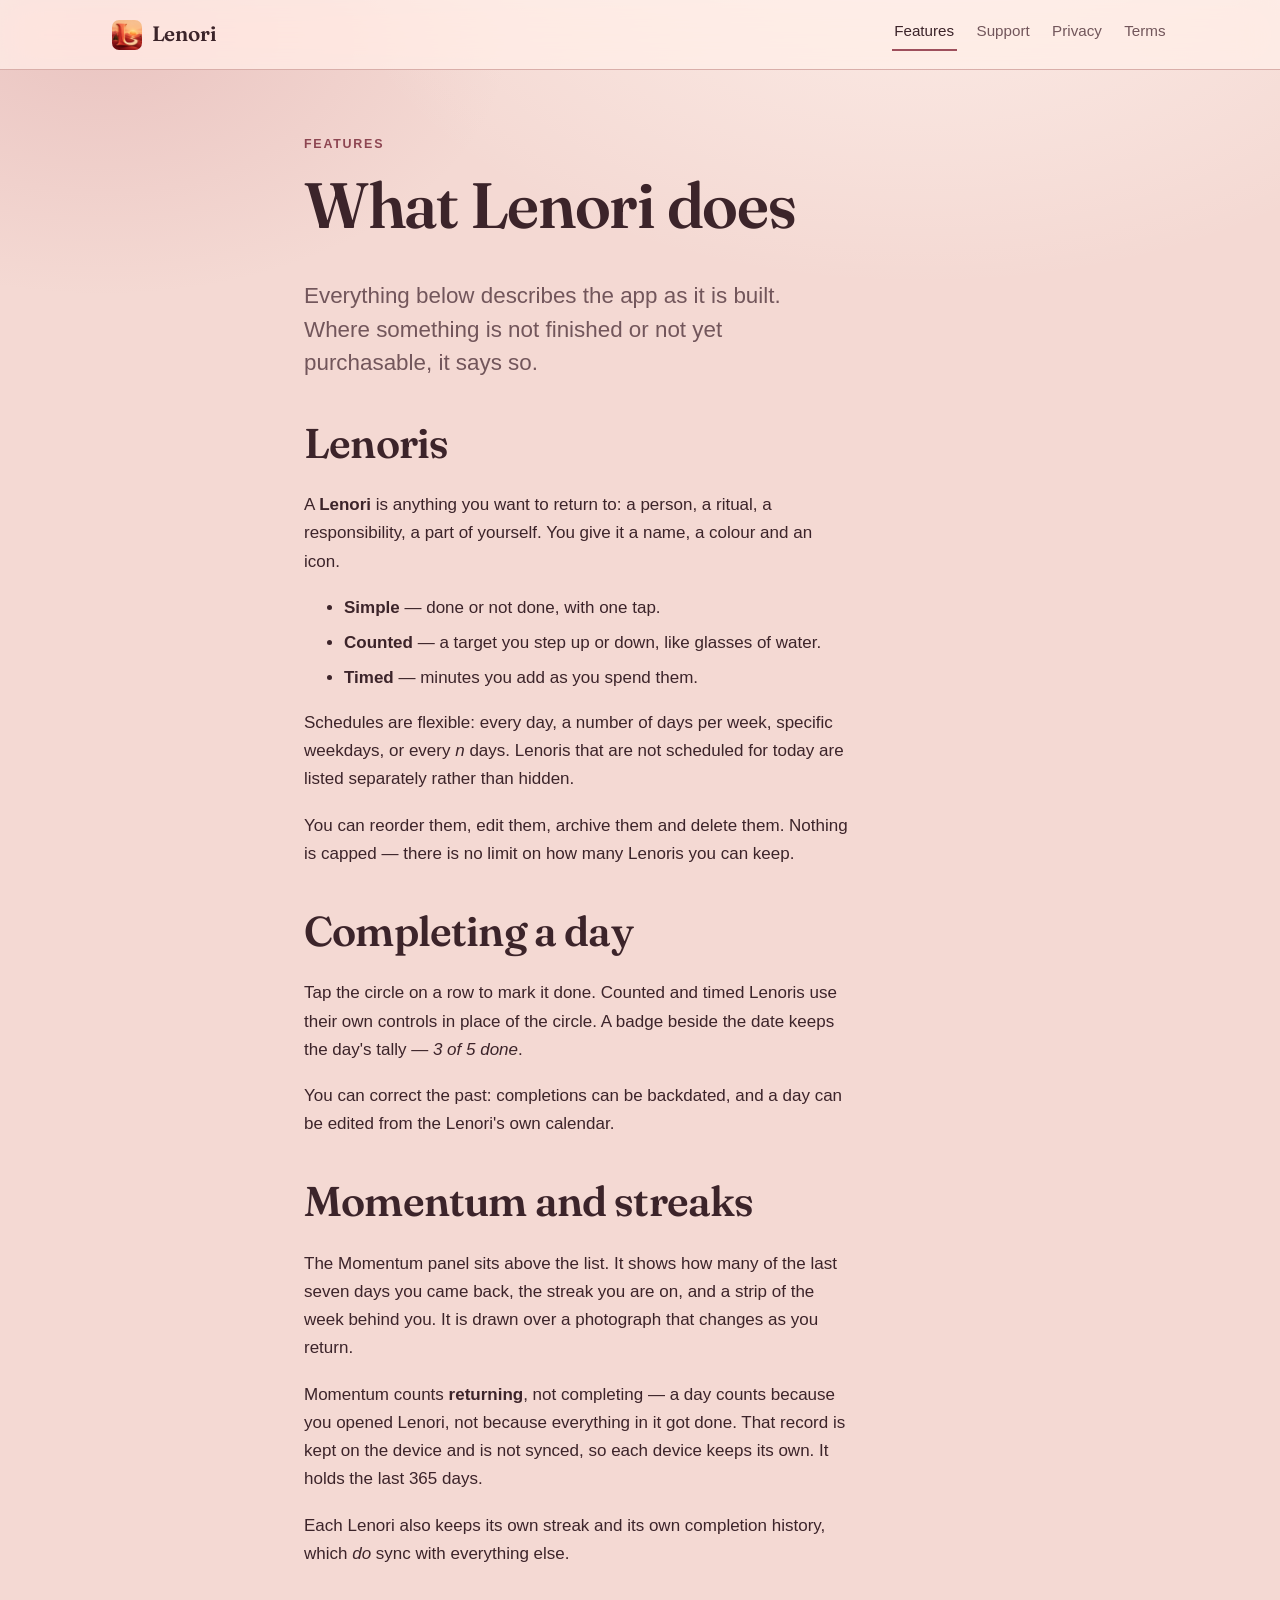
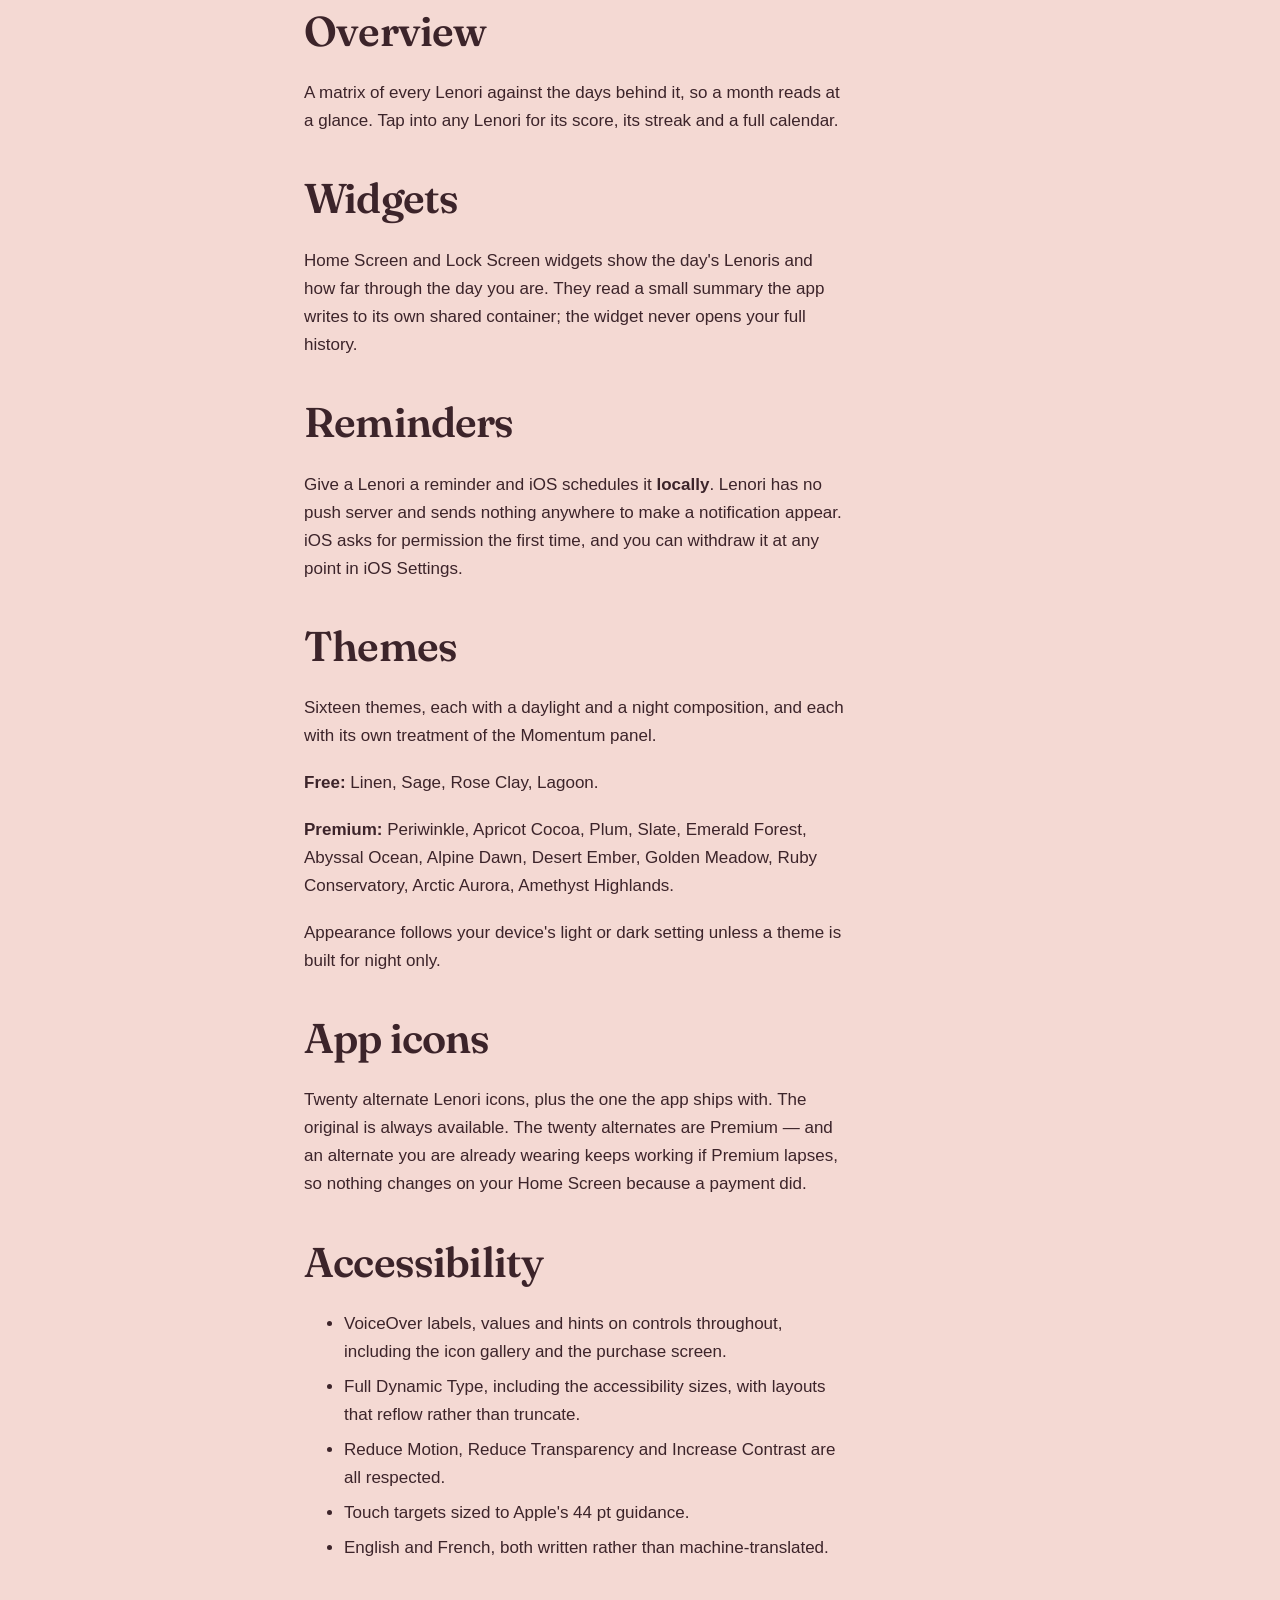
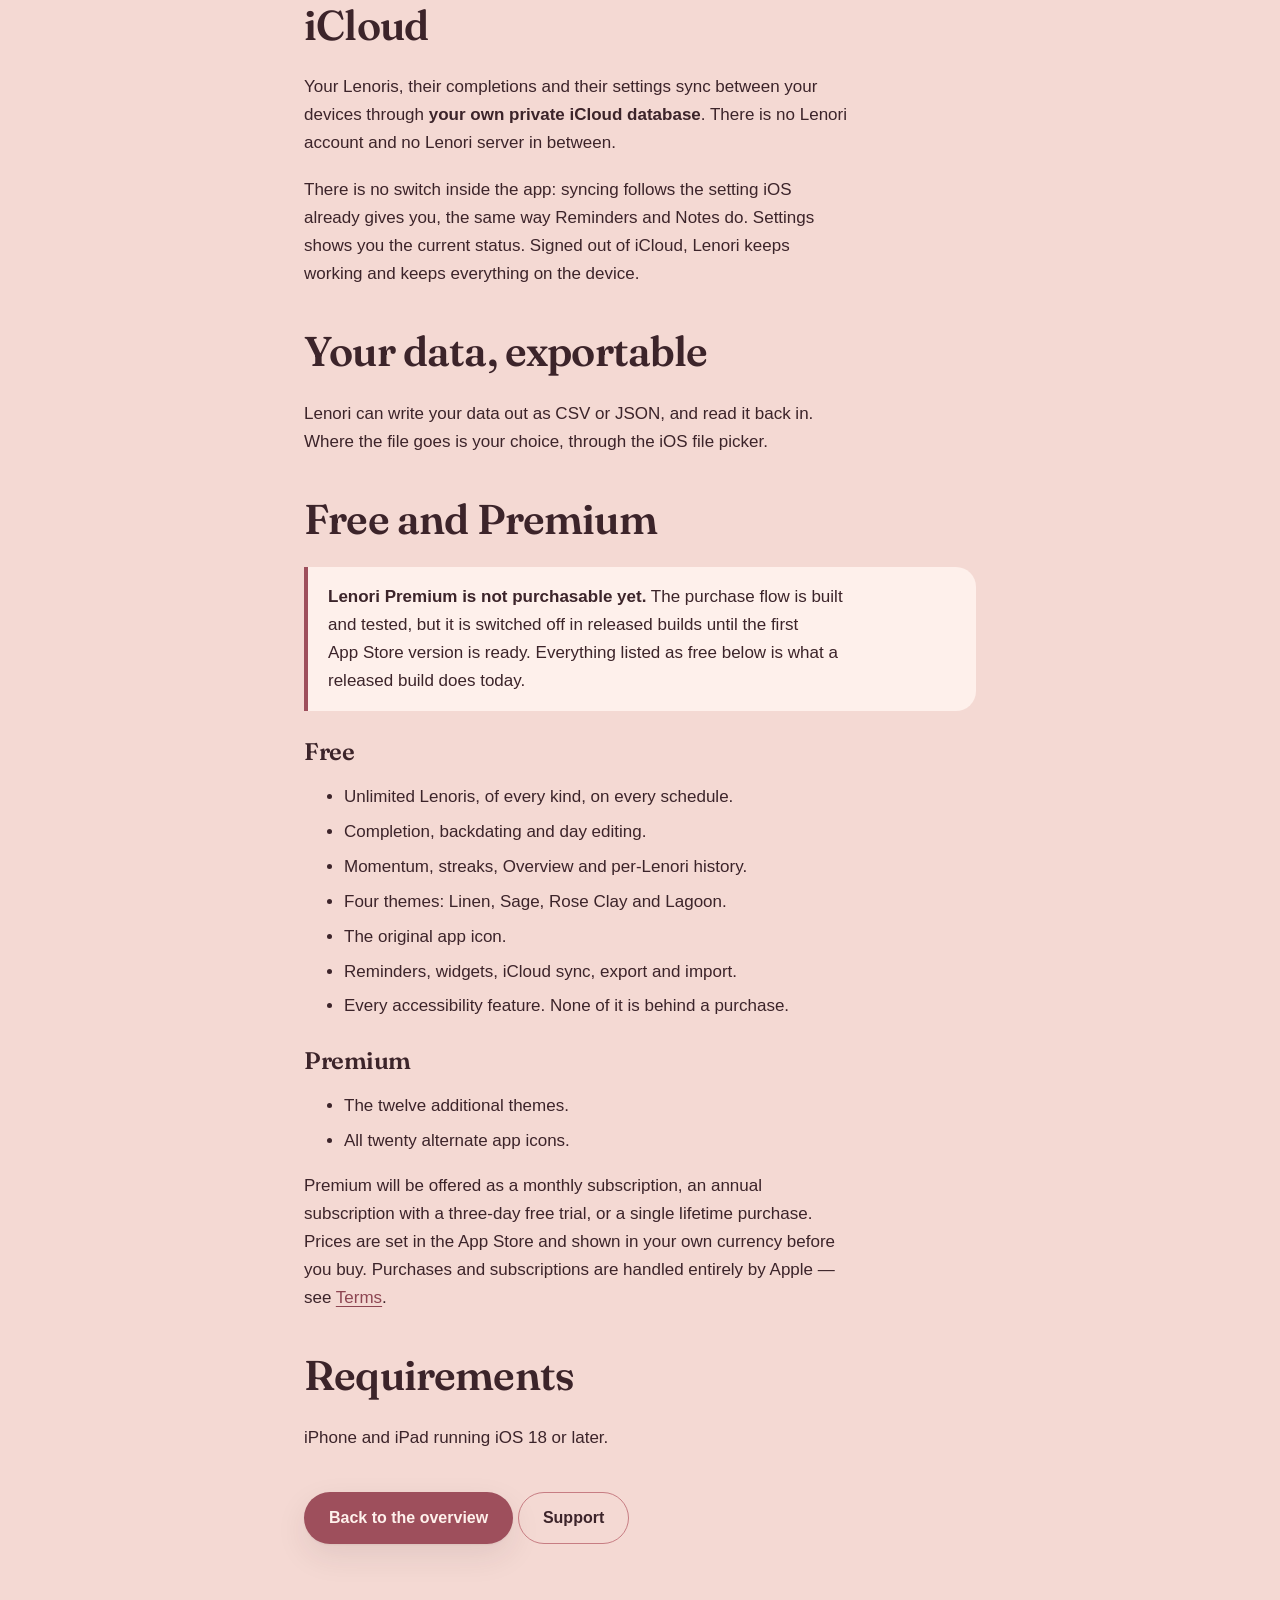
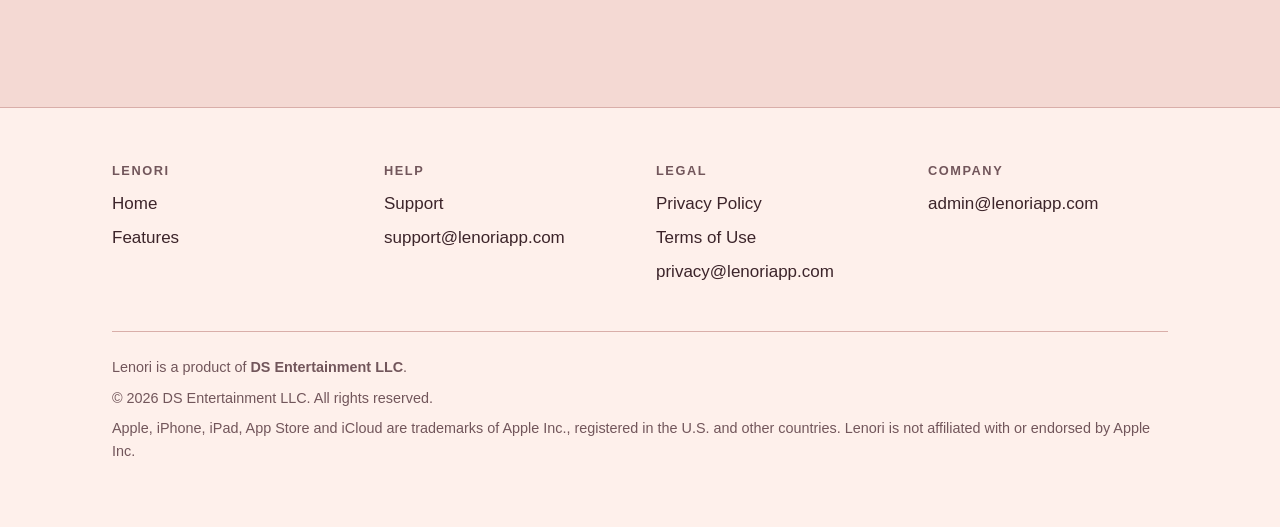
==== features/index.html @ 640e2513 "Lenori website The public site for lenoriapp.com: landing page, features, privacy, support and terms" ====
<!doctype html>
<html lang="en">
<head>
<meta charset="utf-8">
<meta name="viewport" content="width=device-width, initial-scale=1, viewport-fit=cover">
<title>Features — Lenori</title>
<meta name="description" content="What Lenori does: daily Lenoris, completion, momentum, streaks, sixteen themes, twenty app icons, widgets, reminders, iCloud sync and accessibility. Free and Premium, described accurately.">
<link rel="canonical" href="https://lenoriapp.com/features/">
<link rel="stylesheet" href="../styles.css">
<link rel="icon" href="../images/favicon-64.png" sizes="any" type="image/png">
<link rel="apple-touch-icon" href="../images/apple-touch-icon.png">
<meta name="theme-color" content="#f4d9d3" media="(prefers-color-scheme: light)">
<meta name="theme-color" content="#241318" media="(prefers-color-scheme: dark)">
<meta property="og:type" content="website">
<meta property="og:site_name" content="Lenori">
<meta property="og:title" content="Features — Lenori">
<meta property="og:description" content="Daily Lenoris, momentum, streaks, themes, app icons, widgets, iCloud and accessibility — described from the shipping app.">
<meta property="og:url" content="https://lenoriapp.com/features/">
<meta property="og:image" content="https://lenoriapp.com/images/og-card.jpg">
<meta property="og:image:width" content="1200">
<meta property="og:image:height" content="630">
<meta property="og:image:alt" content="The Lenori app icon: a soft letter L over a sunrise landscape.">
<meta name="twitter:card" content="summary_large_image">
</head>
<body>
<a class="skip-link" href="#main">Skip to content</a>

<header class="site-header">
  <div class="wrap site-header__inner">
    <a class="brand" href="/">
      <img src="../images/favicon-64.png" alt="" width="30" height="30">
      Lenori
    </a>
    <nav class="site-nav" aria-label="Primary">
      <ul>
        <li><a href="/features/" aria-current="page">Features</a></li>
        <li><a href="/support/">Support</a></li>
        <li><a href="/privacy/">Privacy</a></li>
        <li><a href="/terms/">Terms</a></li>
      </ul>
    </nav>
  </div>
</header>

<main id="main" class="doc">
  <div class="wrap wrap--narrow">
    <p class="eyebrow">Features</p>
    <h1>What Lenori does</h1>
    <p class="lede">Everything below describes the app as it is built. Where
      something is not finished or not yet purchasable, it says so.</p>

    <h2 id="lenoris">Lenoris</h2>
    <p>A <strong>Lenori</strong> is anything you want to return to: a person, a
      ritual, a responsibility, a part of yourself. You give it a name, a colour
      and an icon.</p>
    <ul>
      <li><strong>Simple</strong> — done or not done, with one tap.</li>
      <li><strong>Counted</strong> — a target you step up or down, like glasses
        of water.</li>
      <li><strong>Timed</strong> — minutes you add as you spend them.</li>
    </ul>
    <p>Schedules are flexible: every day, a number of days per week, specific
      weekdays, or every <em>n</em> days. Lenoris that are not scheduled for
      today are listed separately rather than hidden.</p>
    <p>You can reorder them, edit them, archive them and delete them. Nothing is
      capped — there is no limit on how many Lenoris you can keep.</p>

    <h2 id="completion">Completing a day</h2>
    <p>Tap the circle on a row to mark it done. Counted and timed Lenoris use
      their own controls in place of the circle. A badge beside the date keeps
      the day's tally — <em>3 of 5 done</em>.</p>
    <p>You can correct the past: completions can be backdated, and a day can be
      edited from the Lenori's own calendar.</p>

    <h2 id="momentum">Momentum and streaks</h2>
    <p>The Momentum panel sits above the list. It shows how many of the last
      seven days you came back, the streak you are on, and a strip of the week
      behind you. It is drawn over a photograph that changes as you return.</p>
    <p>Momentum counts <strong>returning</strong>, not completing — a day counts
      because you opened Lenori, not because everything in it got done. That
      record is kept on the device and is not synced, so each device keeps its
      own. It holds the last 365 days.</p>
    <p>Each Lenori also keeps its own streak and its own completion history,
      which <em>do</em> sync with everything else.</p>

    <h2 id="overview">Overview</h2>
    <p>A matrix of every Lenori against the days behind it, so a month reads at
      a glance. Tap into any Lenori for its score, its streak and a full
      calendar.</p>

    <h2 id="widgets">Widgets</h2>
    <p>Home Screen and Lock Screen widgets show the day's Lenoris and how far
      through the day you are. They read a small summary the app writes to its
      own shared container; the widget never opens your full history.</p>

    <h2 id="reminders">Reminders</h2>
    <p>Give a Lenori a reminder and iOS schedules it <strong>locally</strong>.
      Lenori has no push server and sends nothing anywhere to make a
      notification appear. iOS asks for permission the first time, and you can
      withdraw it at any point in iOS Settings.</p>

    <h2 id="themes">Themes</h2>
    <p>Sixteen themes, each with a daylight and a night composition, and each
      with its own treatment of the Momentum panel.</p>
    <p><strong>Free:</strong> Linen, Sage, Rose Clay, Lagoon.</p>
    <p><strong>Premium:</strong> Periwinkle, Apricot Cocoa, Plum, Slate,
      Emerald Forest, Abyssal Ocean, Alpine Dawn, Desert Ember, Golden Meadow,
      Ruby Conservatory, Arctic Aurora, Amethyst Highlands.</p>
    <p>Appearance follows your device's light or dark setting unless a theme is
      built for night only.</p>

    <h2 id="icons">App icons</h2>
    <p>Twenty alternate Lenori icons, plus the one the app ships with. The
      original is always available. The twenty alternates are Premium — and an
      alternate you are already wearing keeps working if Premium lapses, so
      nothing changes on your Home Screen because a payment did.</p>

    <h2 id="accessibility">Accessibility</h2>
    <ul>
      <li>VoiceOver labels, values and hints on controls throughout, including
        the icon gallery and the purchase screen.</li>
      <li>Full Dynamic Type, including the accessibility sizes, with layouts
        that reflow rather than truncate.</li>
      <li>Reduce Motion, Reduce Transparency and Increase Contrast are all
        respected.</li>
      <li>Touch targets sized to Apple's 44&nbsp;pt guidance.</li>
      <li>English and French, both written rather than machine-translated.</li>
    </ul>

    <h2 id="icloud">iCloud</h2>
    <p>Your Lenoris, their completions and their settings sync between your
      devices through <strong>your own private iCloud database</strong>. There
      is no Lenori account and no Lenori server in between.</p>
    <p>There is no switch inside the app: syncing follows the setting iOS
      already gives you, the same way Reminders and Notes do. Settings shows you
      the current status. Signed out of iCloud, Lenori keeps working and keeps
      everything on the device.</p>

    <h2 id="export">Your data, exportable</h2>
    <p>Lenori can write your data out as CSV or JSON, and read it back in. Where
      the file goes is your choice, through the iOS file picker.</p>

    <h2 id="premium">Free and Premium</h2>
    <div class="notice">
      <p><strong>Lenori Premium is not purchasable yet.</strong> The purchase
        flow is built and tested, but it is switched off in released builds
        until the first App&nbsp;Store version is ready. Everything listed as
        free below is what a released build does today.</p>
    </div>

    <h3>Free</h3>
    <ul>
      <li>Unlimited Lenoris, of every kind, on every schedule.</li>
      <li>Completion, backdating and day editing.</li>
      <li>Momentum, streaks, Overview and per-Lenori history.</li>
      <li>Four themes: Linen, Sage, Rose Clay and Lagoon.</li>
      <li>The original app icon.</li>
      <li>Reminders, widgets, iCloud sync, export and import.</li>
      <li>Every accessibility feature. None of it is behind a purchase.</li>
    </ul>

    <h3>Premium</h3>
    <ul>
      <li>The twelve additional themes.</li>
      <li>All twenty alternate app icons.</li>
    </ul>
    <p>Premium will be offered as a monthly subscription, an annual
      subscription with a three-day free trial, or a single lifetime purchase.
      Prices are set in the App&nbsp;Store and shown in your own currency before
      you buy. Purchases and subscriptions are handled entirely by Apple — see
      <a href="/terms/">Terms</a>.</p>

    <h2 id="requirements">Requirements</h2>
    <p>iPhone and iPad running iOS 18 or later.</p>

    <p style="margin-top:2.5rem">
      <a class="btn btn--primary" href="/">Back to the overview</a>
      <a class="btn btn--quiet" href="/support/">Support</a>
    </p>
  </div>
</main>

<footer class="site-footer">
  <div class="wrap">
    <div class="site-footer__grid">
      <div>
        <h2>Lenori</h2>
        <ul>
          <li><a href="/">Home</a></li>
          <li><a href="/features/">Features</a></li>
        </ul>
      </div>
      <div>
        <h2>Help</h2>
        <ul>
          <li><a href="/support/">Support</a></li>
          <li><a href="mailto:support@lenoriapp.com">support@lenoriapp.com</a></li>
        </ul>
      </div>
      <div>
        <h2>Legal</h2>
        <ul>
          <li><a href="/privacy/">Privacy Policy</a></li>
          <li><a href="/terms/">Terms of Use</a></li>
          <li><a href="mailto:privacy@lenoriapp.com">privacy@lenoriapp.com</a></li>
        </ul>
      </div>
      <div>
        <h2>Company</h2>
        <ul>
          <li><a href="mailto:admin@lenoriapp.com">admin@lenoriapp.com</a></li>
        </ul>
      </div>
    </div>
    <div class="site-footer__legal">
      <p>Lenori is a product of <strong>DS Entertainment LLC</strong>.</p>
      <p>© 2026 DS Entertainment LLC. All rights reserved.</p>
      <p>Apple, iPhone, iPad, App Store and iCloud are trademarks of Apple Inc.,
        registered in the U.S. and other countries. Lenori is not affiliated with
        or endorsed by Apple Inc.</p>
    </div>
  </div>
</footer>

</body>
</html>
---- styles.css ----
/*
  Lenori — lenoriapp.com

  The palette is not an approximation. Every token below is taken from
  the Lenori app's own theme definitions: Rose Clay carries the site,
  with Linen, Sage and Lagoon used where a second or third voice is
  needed. If a theme is retuned in the app, retune it here to match.
*/

/* ---------------------------------------------------------------- type */

@font-face {
  font-family: "Fraunces";
  /* The variable font the app itself registers, served from this origin
     rather than from a font CDN: a third-party request would be the one
     piece of tracking on an otherwise quiet site. */
  src: url("fonts/Fraunces.ttf") format("truetype-variations");
  font-weight: 300 900;
  font-style: normal;
  font-display: swap;
}

/* -------------------------------------------------------------- tokens */

:root {
  /* Rose Clay, light — the app's default theme */
  --page: #f4d9d3;
  --card: #fef0eb;
  --sunken: #ebcfc8;
  --divider: #d9aea9;
  --border: #c77d83;
  --ink: #3c242a;
  --ink-secondary: #72565b;
  --accent: #9e4f5c;
  --accent-ink: #fef0eb;
  /*
    The same rose, darkened, for text on a light surface. The app's
    accent is #9e4f5c and it stays that on a filled button, where it is
    the *background*. As a text colour on the page it measures 4.22:1,
    which is under WCAG AA for body size. This clears 4.5 on all three
    light surfaces — page 5.02, card 6.03, sunken 4.57.
  */
  --accent-text: #8d4652;

  /* The other three, for the theme strip and for accents that need to
     be something other than rose. */
  --linen: #dfd8c8;
  --linen-ink: #1f1c16;
  --sage: #b9c6af;
  --sage-ink: #1a2016;
  --sage-accent: #85957e;
  --lagoon: #a8c0bd;
  --lagoon-ink: #101f1e;
  --lagoon-accent: #6e8985;

  --glass: rgb(254 240 235 / 0.72);
  --glass-edge: rgb(255 255 255 / 0.55);
  --shadow: 0 1px 2px rgb(60 36 42 / 0.06), 0 12px 32px rgb(60 36 42 / 0.09);
  --shadow-lift: 0 2px 6px rgb(60 36 42 / 0.08), 0 24px 56px rgb(60 36 42 / 0.14);

  --serif: "Fraunces", ui-serif, "Iowan Old Style", Georgia, "Times New Roman", serif;
  --sans: -apple-system, BlinkMacSystemFont, "SF Pro Text", "Segoe UI", Roboto,
    Helvetica, Arial, sans-serif;

  --measure: 34rem;
  --gutter: clamp(1.25rem, 5vw, 3rem);
  --radius: 20px;
  --radius-lg: 28px;
}

@media (prefers-color-scheme: dark) {
  :root {
    /* Rose Clay, dark — the same theme's night composition. */
    --page: #241318;
    --card: #3a2228;
    --sunken: #2e1a20;
    --divider: #51333a;
    --border: #7c4b54;
    --ink: #f6e7e4;
    --ink-secondary: #c7a9a9;
    --accent: #e9a3ab;
    --accent-ink: #241318;
    /* On the night palette the accent already measures 8.71:1. */
    --accent-text: #e9a3ab;

    --linen: #2a2119;
    --linen-ink: #f3ece0;
    --sage: #1d2a20;
    --sage-ink: #e6efe4;
    --sage-accent: #9bb393;
    --lagoon: #142b2c;
    --lagoon-ink: #e0eeec;
    --lagoon-accent: #8fb3ae;

    --glass: rgb(58 34 40 / 0.66);
    --glass-edge: rgb(255 255 255 / 0.10);
    --shadow: 0 1px 2px rgb(0 0 0 / 0.3), 0 12px 32px rgb(0 0 0 / 0.36);
    --shadow-lift: 0 2px 6px rgb(0 0 0 / 0.34), 0 24px 56px rgb(0 0 0 / 0.46);
  }
}

/* --------------------------------------------------------------- reset */

*, *::before, *::after { box-sizing: border-box; }

html {
  -webkit-text-size-adjust: 100%;
  scroll-behavior: smooth;
}

@media (prefers-reduced-motion: reduce) {
  html { scroll-behavior: auto; }
  *, *::before, *::after {
    animation-duration: 0.001ms !important;
    animation-iteration-count: 1 !important;
    transition-duration: 0.001ms !important;
  }
}

body {
  margin: 0;
  font-family: var(--sans);
  font-size: clamp(1rem, 0.96rem + 0.2vw, 1.0625rem);
  line-height: 1.65;
  color: var(--ink);
  background: var(--page);
  /* A dawn that never quite resolves — the same gradient idea the app's
     page background uses, kept far enough back to stay out of the way
     of text. */
  background-image:
    radial-gradient(60rem 36rem at 72% -8%, rgb(254 240 235 / 0.85), transparent 62%),
    radial-gradient(44rem 28rem at 8% 4%, rgb(199 125 131 / 0.22), transparent 58%);
  background-attachment: fixed;
  -webkit-font-smoothing: antialiased;
}

img { max-width: 100%; height: auto; display: block; }

/* ------------------------------------------------------------- a11y */

:focus-visible {
  outline: 3px solid var(--accent-text);
  outline-offset: 3px;
  border-radius: 6px;
}
/* Only for browsers without :focus-visible — never remove the ring. */
:focus:not(:focus-visible) { outline: none; }

.skip-link {
  position: absolute;
  left: 50%;
  top: 0;
  translate: -50% -120%;
  z-index: 100;
  padding: 0.75rem 1.25rem;
  background: var(--accent);
  color: var(--accent-ink);
  border-radius: 0 0 12px 12px;
  font-weight: 600;
  text-decoration: none;
}
.skip-link:focus { translate: -50% 0; }

.visually-hidden {
  position: absolute;
  width: 1px; height: 1px;
  padding: 0; margin: -1px;
  overflow: hidden;
  clip-path: inset(50%);
  white-space: nowrap;
}

/* ------------------------------------------------------------ layout */

.wrap {
  width: min(72rem, 100%);
  margin-inline: auto;
  padding-inline: var(--gutter);
}
.wrap--narrow { width: min(48rem, 100%); }

section { padding-block: clamp(3rem, 8vw, 6rem); }

/* ------------------------------------------------------------ header */

.site-header {
  position: sticky;
  top: 0;
  z-index: 20;
  background: var(--glass);
  backdrop-filter: saturate(1.6) blur(18px);
  -webkit-backdrop-filter: saturate(1.6) blur(18px);
  border-bottom: 1px solid var(--divider);
}
@supports not (backdrop-filter: blur(1px)) {
  .site-header { background: var(--card); }
}

.site-header__inner {
  display: flex;
  flex-wrap: wrap;
  align-items: center;
  gap: 0.5rem 1.5rem;
  padding-block: 0.7rem;
}

.brand {
  display: inline-flex;
  align-items: center;
  gap: 0.6rem;
  font-family: var(--serif);
  font-size: 1.3rem;
  font-weight: 600;
  letter-spacing: -0.01em;
  color: var(--ink);
  text-decoration: none;
  margin-right: auto;
}
.brand img { width: 30px; height: 30px; border-radius: 7px; }

.site-nav ul {
  display: flex;
  flex-wrap: wrap;
  gap: 0.25rem 1.1rem;
  list-style: none;
  margin: 0;
  padding: 0;
}
.site-nav a {
  display: inline-block;
  padding: 0.4rem 0.15rem;
  color: var(--ink-secondary);
  text-decoration: none;
  font-size: 0.95rem;
  border-bottom: 2px solid transparent;
}
.site-nav a:hover { color: var(--ink); }
.site-nav a[aria-current="page"] {
  color: var(--ink);
  border-bottom-color: var(--accent);
}

/* --------------------------------------------------------- typography */

h1, h2, h3, h4 {
  font-family: var(--serif);
  font-weight: 600;
  line-height: 1.12;
  letter-spacing: -0.02em;
  color: var(--ink);
  text-wrap: balance;
  margin: 0 0 0.6em;
}
h1 { font-size: clamp(2.3rem, 1.6rem + 3.2vw, 4rem); }
h2 { font-size: clamp(1.7rem, 1.3rem + 1.8vw, 2.6rem); }
h3 { font-size: clamp(1.2rem, 1.08rem + 0.6vw, 1.5rem); }
h4 { font-size: 1.05rem; }

p { margin: 0 0 1.1em; max-width: var(--measure); }
.lede {
  font-size: clamp(1.1rem, 1rem + 0.6vw, 1.4rem);
  line-height: 1.5;
  color: var(--ink-secondary);
  max-width: 38rem;
}

a { color: var(--accent-text); text-underline-offset: 0.18em; }
a:hover { color: var(--ink); }

.eyebrow {
  font-family: var(--sans);
  font-size: 0.78rem;
  font-weight: 700;
  letter-spacing: 0.14em;
  text-transform: uppercase;
  color: var(--accent-text);
  margin: 0 0 0.9rem;
}

ul, ol { max-width: var(--measure); }
li { margin-bottom: 0.4em; }

/* ------------------------------------------------------------ buttons */

.btn {
  display: inline-flex;
  align-items: center;
  justify-content: center;
  gap: 0.5rem;
  min-height: 48px;
  padding: 0.75rem 1.5rem;
  border-radius: 999px;
  font-weight: 600;
  font-size: 1rem;
  text-decoration: none;
  border: 1px solid transparent;
  transition: transform 160ms ease, box-shadow 160ms ease, background-color 160ms ease;
}
.btn--primary {
  background: var(--accent);
  color: var(--accent-ink);
  box-shadow: var(--shadow);
}
.btn--primary:hover {
  color: var(--accent-ink);
  transform: translateY(-1px);
  box-shadow: var(--shadow-lift);
}
.btn--quiet {
  background: transparent;
  color: var(--ink);
  border-color: var(--border);
}
.btn--quiet:hover { background: var(--card); color: var(--ink); }

/* -------------------------------------------------------------- cards */

.card {
  background: var(--card);
  border: 1px solid var(--divider);
  border-radius: var(--radius);
  padding: clamp(1.25rem, 3vw, 2rem);
  box-shadow: var(--shadow);
}
.card--glass {
  background: var(--glass);
  backdrop-filter: saturate(1.5) blur(16px);
  -webkit-backdrop-filter: saturate(1.5) blur(16px);
  border-color: var(--glass-edge);
}
.card h3 { margin-top: 0; }
.card p:last-child, .card ul:last-child { margin-bottom: 0; }

.grid {
  display: grid;
  gap: clamp(1rem, 2.5vw, 1.75rem);
  grid-template-columns: repeat(auto-fit, minmax(min(100%, 17rem), 1fr));
}

/* --------------------------------------------------------------- hero */

.hero { padding-block: clamp(3rem, 9vw, 7rem) clamp(2rem, 6vw, 4rem); }
.hero__grid {
  display: grid;
  gap: clamp(2rem, 6vw, 4rem);
  align-items: center;
  grid-template-columns: 1fr;
}
@media (min-width: 60rem) {
  .hero__grid { grid-template-columns: 1.05fr 0.95fr; }
}
.hero h1 { margin-bottom: 0.35em; }

/* ------------------------------------------------------------- device */

/*
  A phone-shaped frame drawn in CSS around a real capture. No vendor
  artwork, no stock mockup — the screenshot inside is the shipping app.
*/
.device {
  position: relative;
  width: min(300px, 76vw);
  margin-inline: auto;
  border-radius: 42px;
  padding: 10px;
  background: linear-gradient(170deg, #5a4046, #2b1a1f);
  box-shadow: var(--shadow-lift);
}
.device img { border-radius: 33px; display: block; }
.device--wide { width: min(560px, 90vw); border-radius: 26px; padding: 12px; }
.device--wide img { border-radius: 16px; }

.device-row {
  display: flex;
  flex-wrap: wrap;
  gap: clamp(1rem, 4vw, 2.5rem);
  justify-content: center;
  align-items: flex-start;
}
.device-row .device { margin-inline: 0; }

figure { margin: 0; }
figcaption {
  margin-top: 0.9rem;
  font-size: 0.9rem;
  color: var(--ink-secondary);
  text-align: center;
  max-width: 24rem;
  margin-inline: auto;
}

/* ------------------------------------------------------- feature rows */

.feature {
  display: grid;
  gap: clamp(1.5rem, 5vw, 3.5rem);
  align-items: center;
  grid-template-columns: 1fr;
  padding-block: clamp(2rem, 5vw, 3.5rem);
}
@media (min-width: 56rem) {
  .feature { grid-template-columns: 1fr 1fr; }
  .feature--flip .feature__media { order: -1; }
}

/* -------------------------------------------------------- theme strip */

.themes {
  display: grid;
  gap: 1rem;
  grid-template-columns: repeat(auto-fit, minmax(min(100%, 11rem), 1fr));
  list-style: none;
  padding: 0;
  margin: 0;
  max-width: none;
}
.theme {
  border-radius: var(--radius);
  padding: 1.25rem;
  border: 1px solid rgb(0 0 0 / 0.08);
  box-shadow: var(--shadow);
}
.theme h3 { font-size: 1.05rem; margin-bottom: 0.25rem; }
.theme p { font-size: 0.88rem; margin: 0; opacity: 0.85; }
.theme--rose { background: #f4d9d3; color: #3c242a; }
.theme--rose h3 { color: #3c242a; }
.theme--linen { background: #dfd8c8; color: #1f1c16; }
.theme--linen h3 { color: #1f1c16; }
.theme--sage { background: #b9c6af; color: #1a2016; }
.theme--sage h3 { color: #1a2016; }
.theme--lagoon { background: #a8c0bd; color: #101f1e; }
.theme--lagoon h3 { color: #101f1e; }

/* --------------------------------------------------------- icon strip */

.icons {
  display: grid;
  gap: 0.9rem;
  grid-template-columns: repeat(auto-fit, minmax(68px, 1fr));
  list-style: none;
  padding: 0;
  margin: 0;
  max-width: none;
}
.icons img {
  width: 100%;
  aspect-ratio: 1;
  border-radius: 22.37%;
  box-shadow: var(--shadow);
  border: 1px solid rgb(0 0 0 / 0.06);
}

/* ------------------------------------------------------------- notice */

.notice {
  border-left: 4px solid var(--accent);
  background: var(--card);
  border-radius: 0 var(--radius) var(--radius) 0;
  padding: 1rem 1.25rem;
  margin: 1.5rem 0;
}
.notice p:last-child { margin-bottom: 0; }
.notice strong { color: var(--ink); }

/* ------------------------------------------------------- download box */

.download {
  text-align: center;
  border-radius: var(--radius-lg);
  padding: clamp(2rem, 6vw, 3.5rem);
}
.download p { margin-inline: auto; }
.badge-soon {
  display: inline-flex;
  align-items: center;
  gap: 0.6rem;
  padding: 0.85rem 1.6rem;
  border-radius: 999px;
  border: 1.5px dashed var(--border);
  color: var(--ink);
  font-weight: 600;
  background: var(--sunken);
}

/* ---------------------------------------------------------------- doc */

/* Long-form legal and support pages. */
.doc { padding-block: clamp(2.5rem, 6vw, 4rem); }
.doc h2 { margin-top: 2.5rem; }
.doc h3 { margin-top: 1.75rem; }
.doc p, .doc li { max-width: var(--measure); }
.doc dl { max-width: var(--measure); }
.doc dt { font-weight: 700; margin-top: 1rem; }
.doc dd { margin: 0.2rem 0 0; color: var(--ink-secondary); }
.doc__meta {
  font-size: 0.92rem;
  color: var(--ink-secondary);
  border-bottom: 1px solid var(--divider);
  padding-bottom: 1.25rem;
  margin-bottom: 2rem;
}

.toc {
  background: var(--sunken);
  border-radius: var(--radius);
  padding: 1.25rem 1.5rem;
  margin-bottom: 2.5rem;
}
.toc h2 { font-size: 1rem; margin: 0 0 0.5rem; font-family: var(--sans); letter-spacing: 0.02em; }
.toc ol { margin: 0; padding-left: 1.2rem; }
.toc li { margin-bottom: 0.2em; }

table {
  width: 100%;
  border-collapse: collapse;
  margin: 1.25rem 0 1.75rem;
  font-size: 0.95rem;
}
.table-scroll { overflow-x: auto; }
th, td {
  text-align: left;
  padding: 0.65rem 0.8rem;
  border-bottom: 1px solid var(--divider);
  vertical-align: top;
}
th { font-weight: 700; color: var(--ink); }
td { color: var(--ink-secondary); }

/* -------------------------------------------------------------- footer */

.site-footer {
  border-top: 1px solid var(--divider);
  background: var(--card);
  padding-block: clamp(2.5rem, 6vw, 3.5rem);
  margin-top: clamp(3rem, 8vw, 5rem);
}
.site-footer__grid {
  display: grid;
  gap: 2rem;
  grid-template-columns: repeat(auto-fit, minmax(min(100%, 14rem), 1fr));
}
.site-footer h2 {
  font-family: var(--sans);
  font-size: 0.8rem;
  letter-spacing: 0.12em;
  text-transform: uppercase;
  color: var(--ink-secondary);
  margin-bottom: 0.75rem;
}
.site-footer ul { list-style: none; padding: 0; margin: 0; }
.site-footer li { margin-bottom: 0.35rem; }
.site-footer a { color: var(--ink); text-decoration: none; }
.site-footer a:hover { text-decoration: underline; }
.site-footer__legal {
  margin-top: 2.5rem;
  padding-top: 1.5rem;
  border-top: 1px solid var(--divider);
  font-size: 0.9rem;
  color: var(--ink-secondary);
}
.site-footer__legal p { max-width: none; margin-bottom: 0.4rem; }

/* --------------------------------------------------------------- 404 */

.notfound {
  min-height: 60vh;
  display: grid;
  place-content: center;
  text-align: center;
}
.notfound ul {
  list-style: none;
  padding: 0;
  display: flex;
  flex-wrap: wrap;
  gap: 1rem;
  justify-content: center;
  margin-inline: auto;
}

/* ------------------------------------------------------ print (legal) */

@media print {
  .site-header, .site-footer__grid, .skip-link { display: none; }
  body { background: #fff; color: #000; }
}
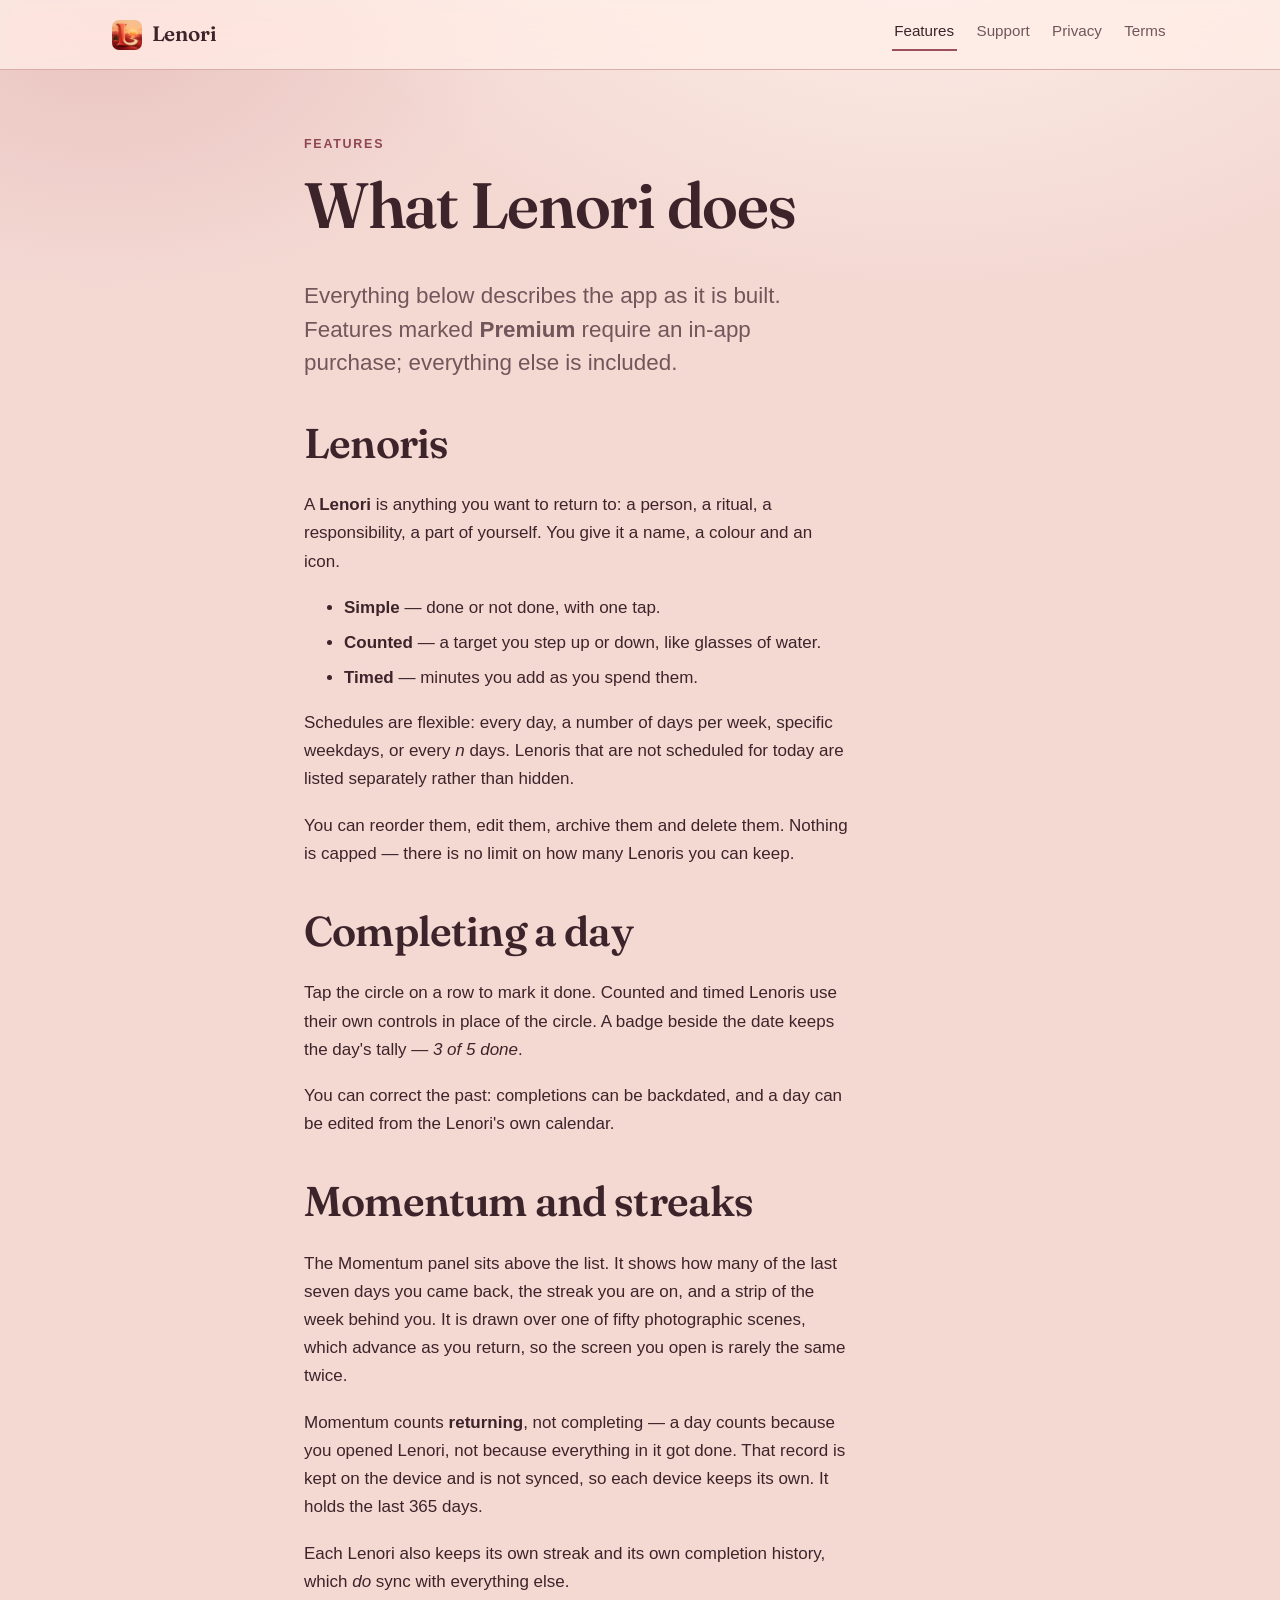
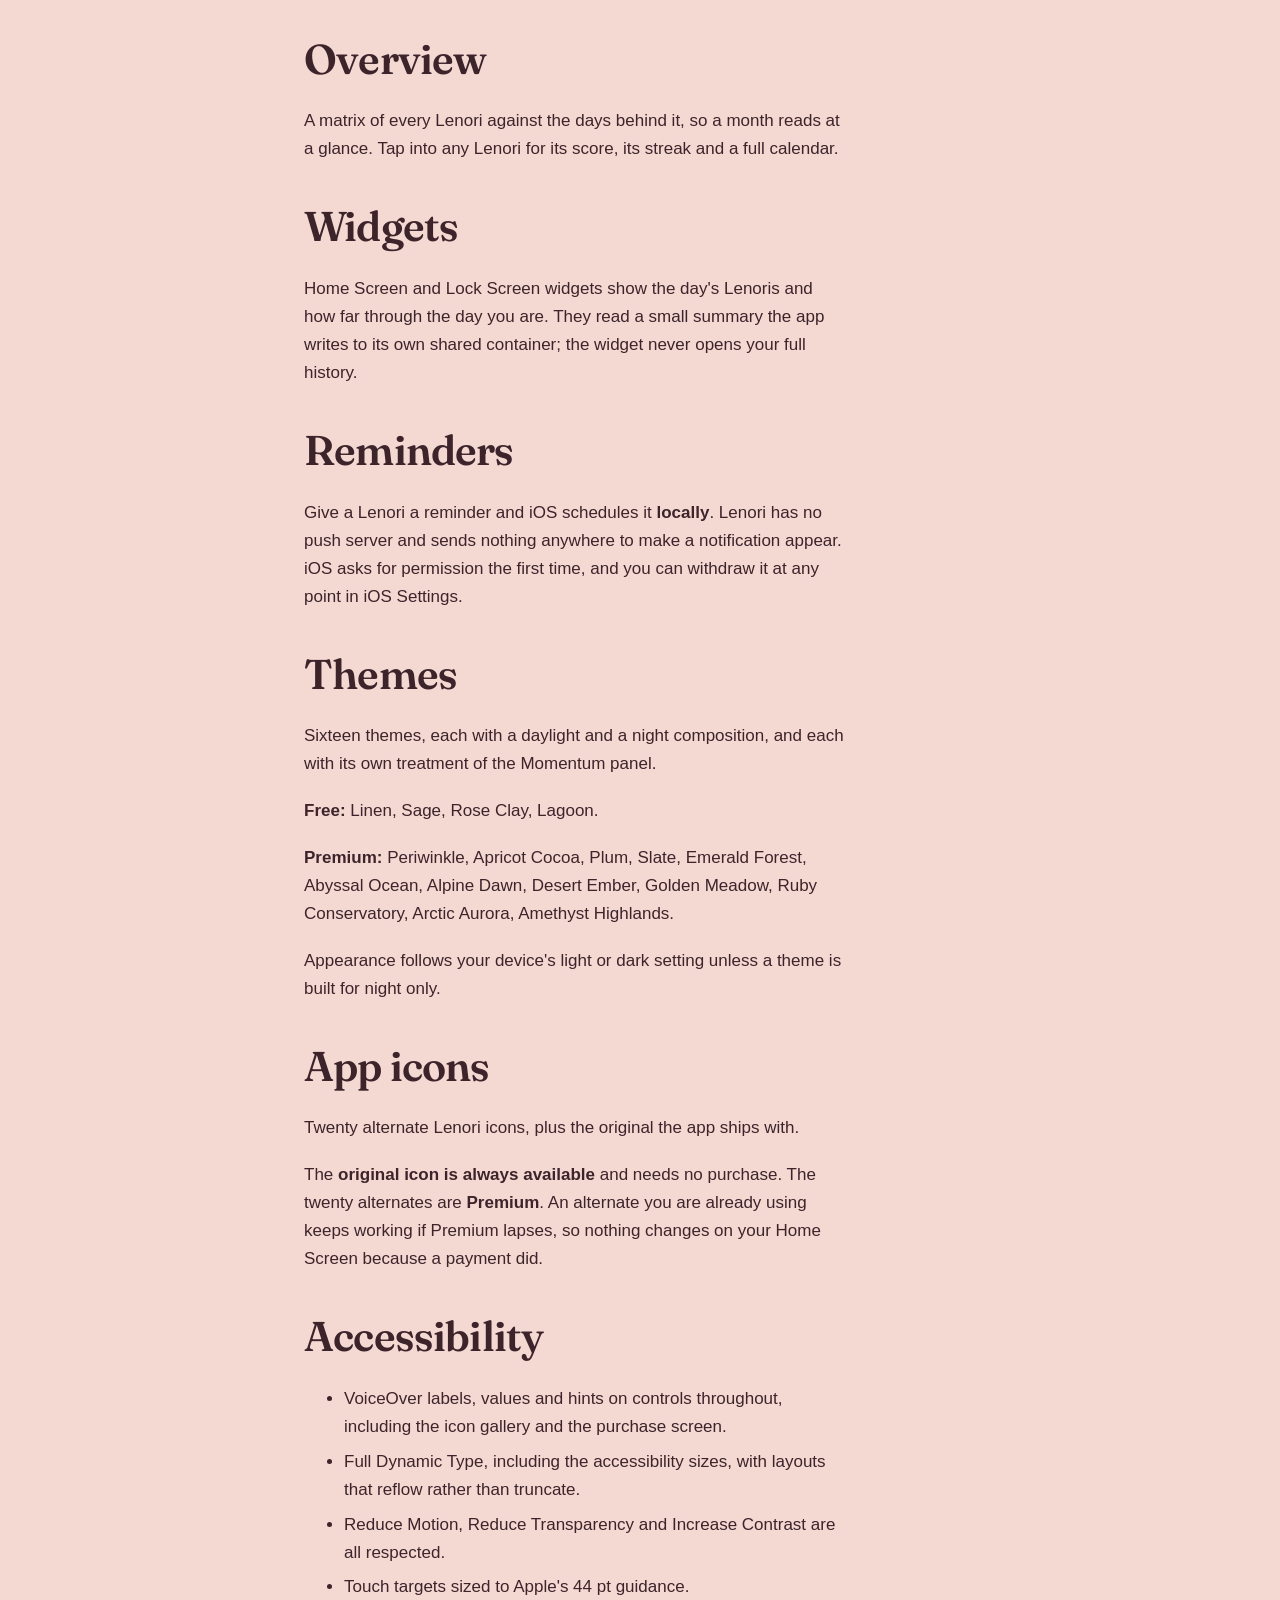
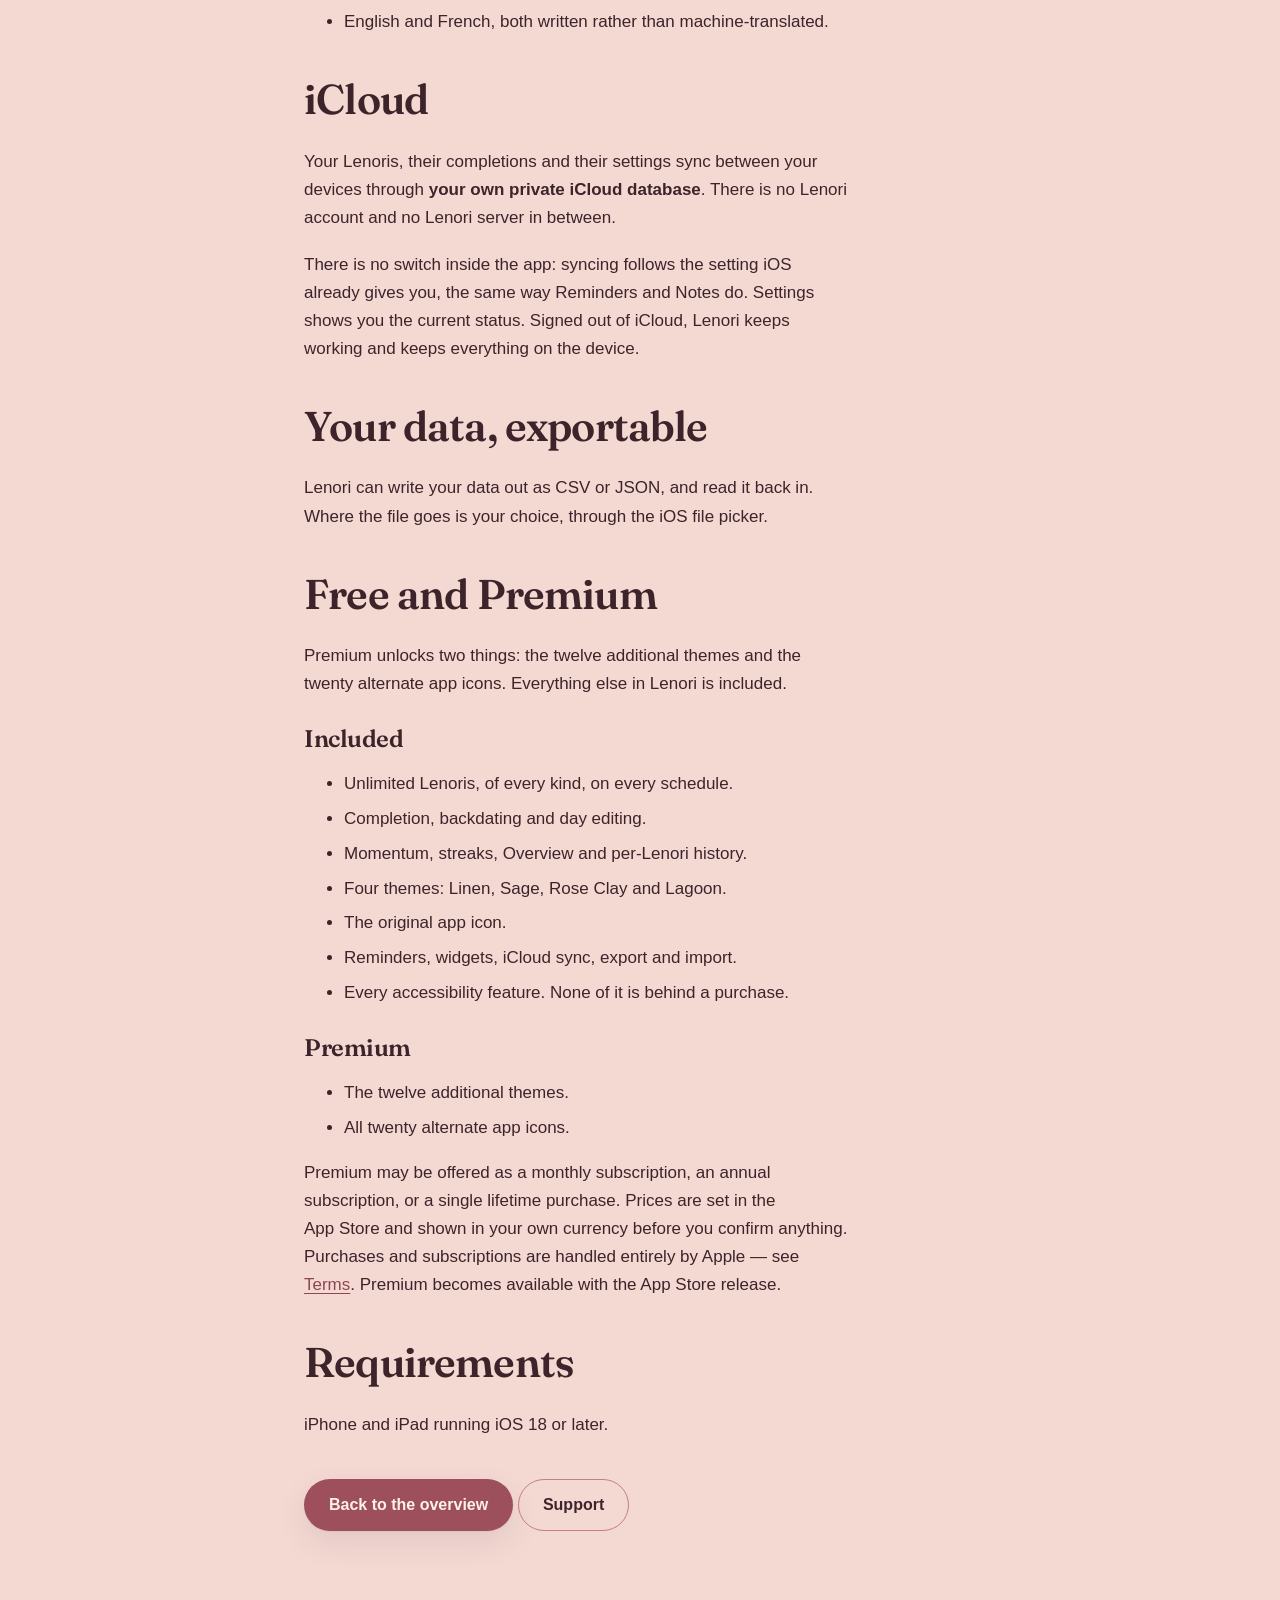
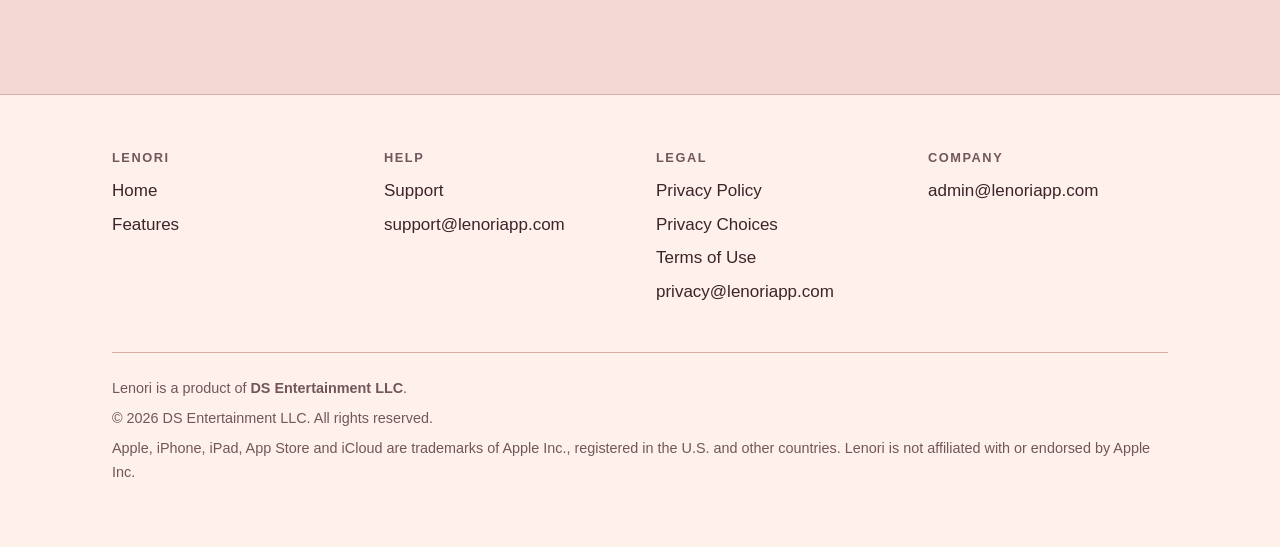
==== commit 1ab68389: "Finish the public legal, support and product pages for launch Removes everything unfinished from the" ====
--- a/features/index.html
+++ b/features/index.html
@@ -20,7 +20,11 @@
 <meta property="og:image:width" content="1200">
 <meta property="og:image:height" content="630">
 <meta property="og:image:alt" content="The Lenori app icon: a soft letter L over a sunrise landscape.">
+<meta property="og:locale" content="en_US">
 <meta name="twitter:card" content="summary_large_image">
+<meta name="twitter:title" content="Features — Lenori">
+<meta name="twitter:description" content="Daily Lenoris, momentum, streaks, themes, app icons, widgets, iCloud and accessibility.">
+<meta name="twitter:image" content="https://lenoriapp.com/images/og-card.jpg">
 </head>
 <body>
 <a class="skip-link" href="#main">Skip to content</a>
@@ -46,8 +50,9 @@
   <div class="wrap wrap--narrow">
     <p class="eyebrow">Features</p>
     <h1>What Lenori does</h1>
-    <p class="lede">Everything below describes the app as it is built. Where
-      something is not finished or not yet purchasable, it says so.</p>
+    <p class="lede">Everything below describes the app as it is built.
+      Features marked <strong>Premium</strong> require an in-app purchase;
+      everything else is included.</p>
 
     <h2 id="lenoris">Lenoris</h2>
     <p>A <strong>Lenori</strong> is anything you want to return to: a person, a
@@ -75,7 +80,9 @@
     <h2 id="momentum">Momentum and streaks</h2>
     <p>The Momentum panel sits above the list. It shows how many of the last
       seven days you came back, the streak you are on, and a strip of the week
-      behind you. It is drawn over a photograph that changes as you return.</p>
+      behind you. It is drawn over one of fifty photographic scenes, which
+      advance as you return, so the screen you open is rarely the same
+      twice.</p>
     <p>Momentum counts <strong>returning</strong>, not completing — a day counts
       because you opened Lenori, not because everything in it got done. That
       record is kept on the device and is not synced, so each device keeps its
@@ -110,9 +117,10 @@
       built for night only.</p>
 
     <h2 id="icons">App icons</h2>
-    <p>Twenty alternate Lenori icons, plus the one the app ships with. The
-      original is always available. The twenty alternates are Premium — and an
-      alternate you are already wearing keeps working if Premium lapses, so
+    <p>Twenty alternate Lenori icons, plus the original the app ships with.</p>
+    <p>The <strong>original icon is always available</strong> and needs no
+      purchase. The twenty alternates are <strong>Premium</strong>. An
+      alternate you are already using keeps working if Premium lapses, so
       nothing changes on your Home Screen because a payment did.</p>
 
     <h2 id="accessibility">Accessibility</h2>
@@ -141,14 +149,10 @@
       the file goes is your choice, through the iOS file picker.</p>
 
     <h2 id="premium">Free and Premium</h2>
-    <div class="notice">
-      <p><strong>Lenori Premium is not purchasable yet.</strong> The purchase
-        flow is built and tested, but it is switched off in released builds
-        until the first App&nbsp;Store version is ready. Everything listed as
-        free below is what a released build does today.</p>
-    </div>
-
-    <h3>Free</h3>
+    <p>Premium unlocks two things: the twelve additional themes and the twenty
+      alternate app icons. Everything else in Lenori is included.</p>
+
+    <h3>Included</h3>
     <ul>
       <li>Unlimited Lenoris, of every kind, on every schedule.</li>
       <li>Completion, backdating and day editing.</li>
@@ -164,11 +168,12 @@
       <li>The twelve additional themes.</li>
       <li>All twenty alternate app icons.</li>
     </ul>
-    <p>Premium will be offered as a monthly subscription, an annual
-      subscription with a three-day free trial, or a single lifetime purchase.
-      Prices are set in the App&nbsp;Store and shown in your own currency before
-      you buy. Purchases and subscriptions are handled entirely by Apple — see
-      <a href="/terms/">Terms</a>.</p>
+    <p>Premium may be offered as a monthly subscription, an annual
+      subscription, or a single lifetime purchase. Prices are set in the
+      App&nbsp;Store and shown in your own currency before you confirm
+      anything. Purchases and subscriptions are handled entirely by Apple —
+      see <a href="/terms/">Terms</a>. Premium becomes available with the
+      App&nbsp;Store release.</p>
 
     <h2 id="requirements">Requirements</h2>
     <p>iPhone and iPad running iOS 18 or later.</p>
@@ -201,6 +206,7 @@
         <h2>Legal</h2>
         <ul>
           <li><a href="/privacy/">Privacy Policy</a></li>
+          <li><a href="/privacy/#choices">Privacy Choices</a></li>
           <li><a href="/terms/">Terms of Use</a></li>
           <li><a href="mailto:privacy@lenoriapp.com">privacy@lenoriapp.com</a></li>
         </ul>
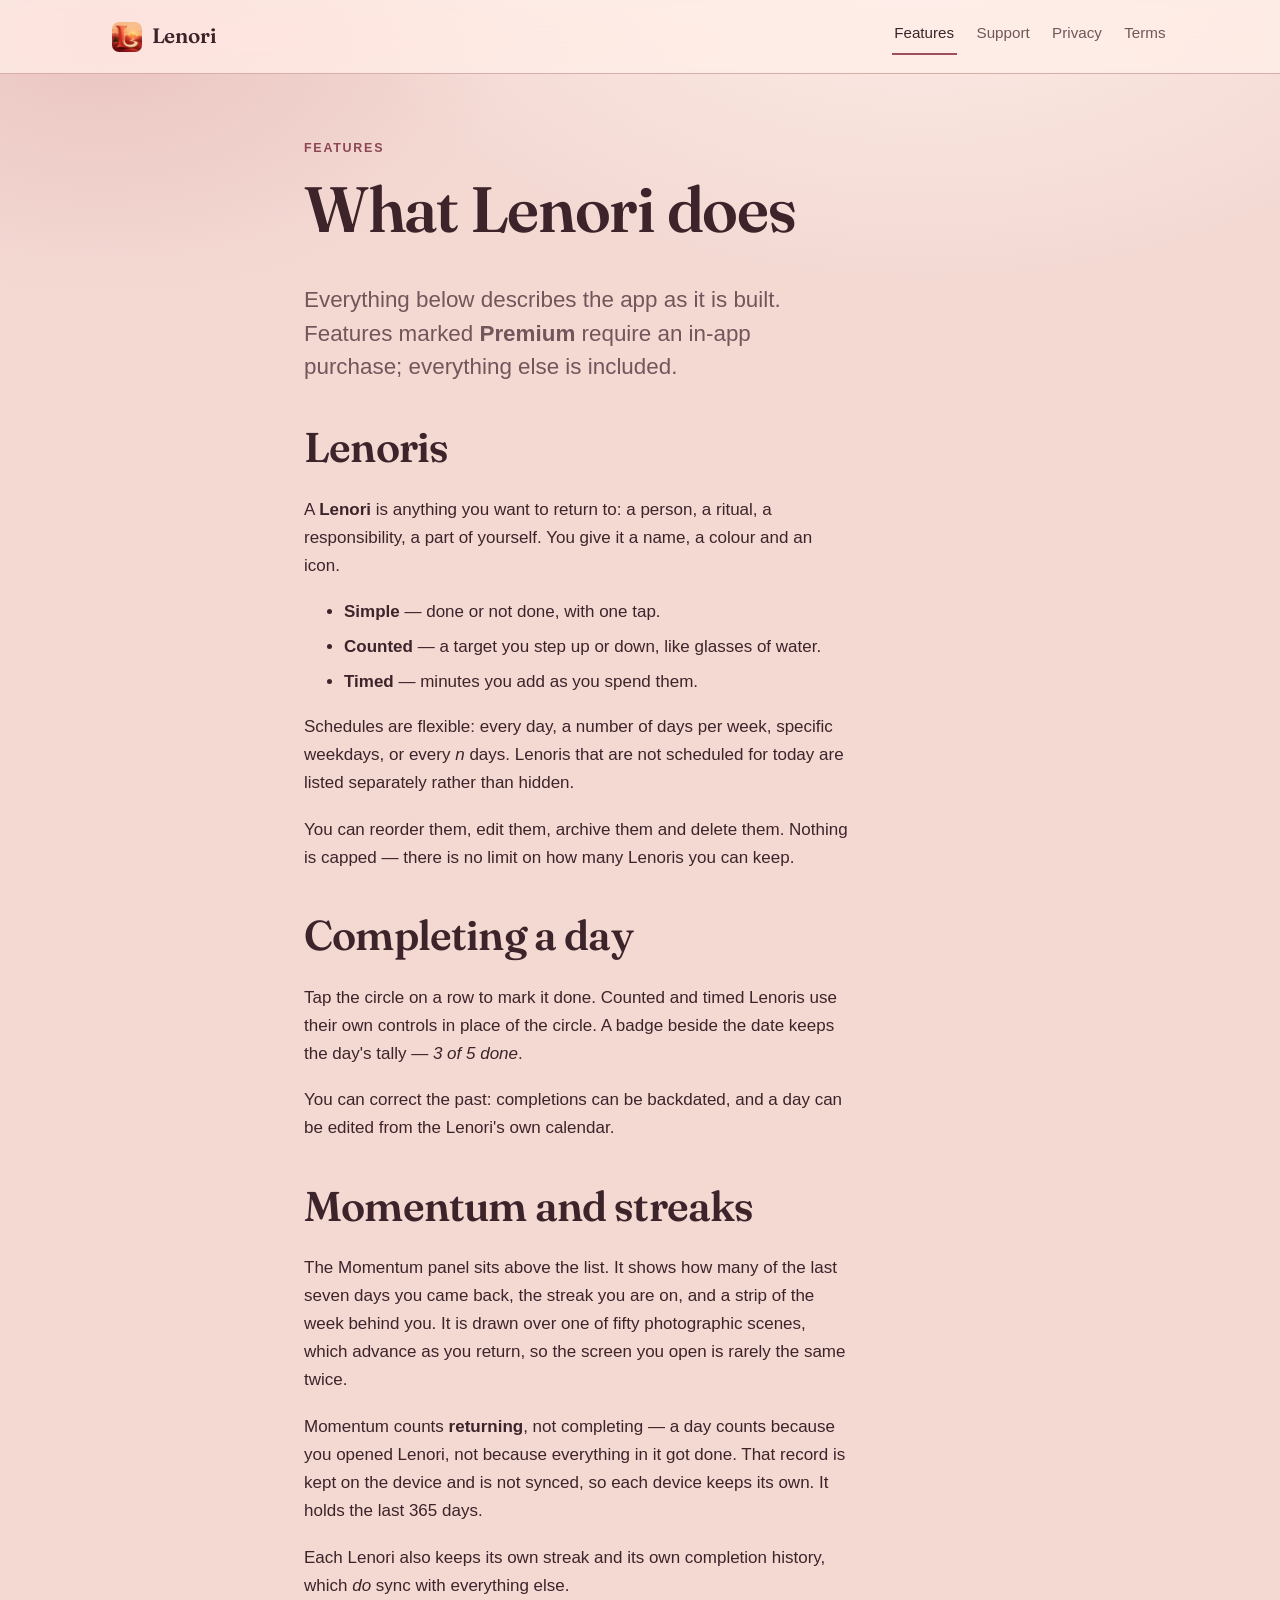
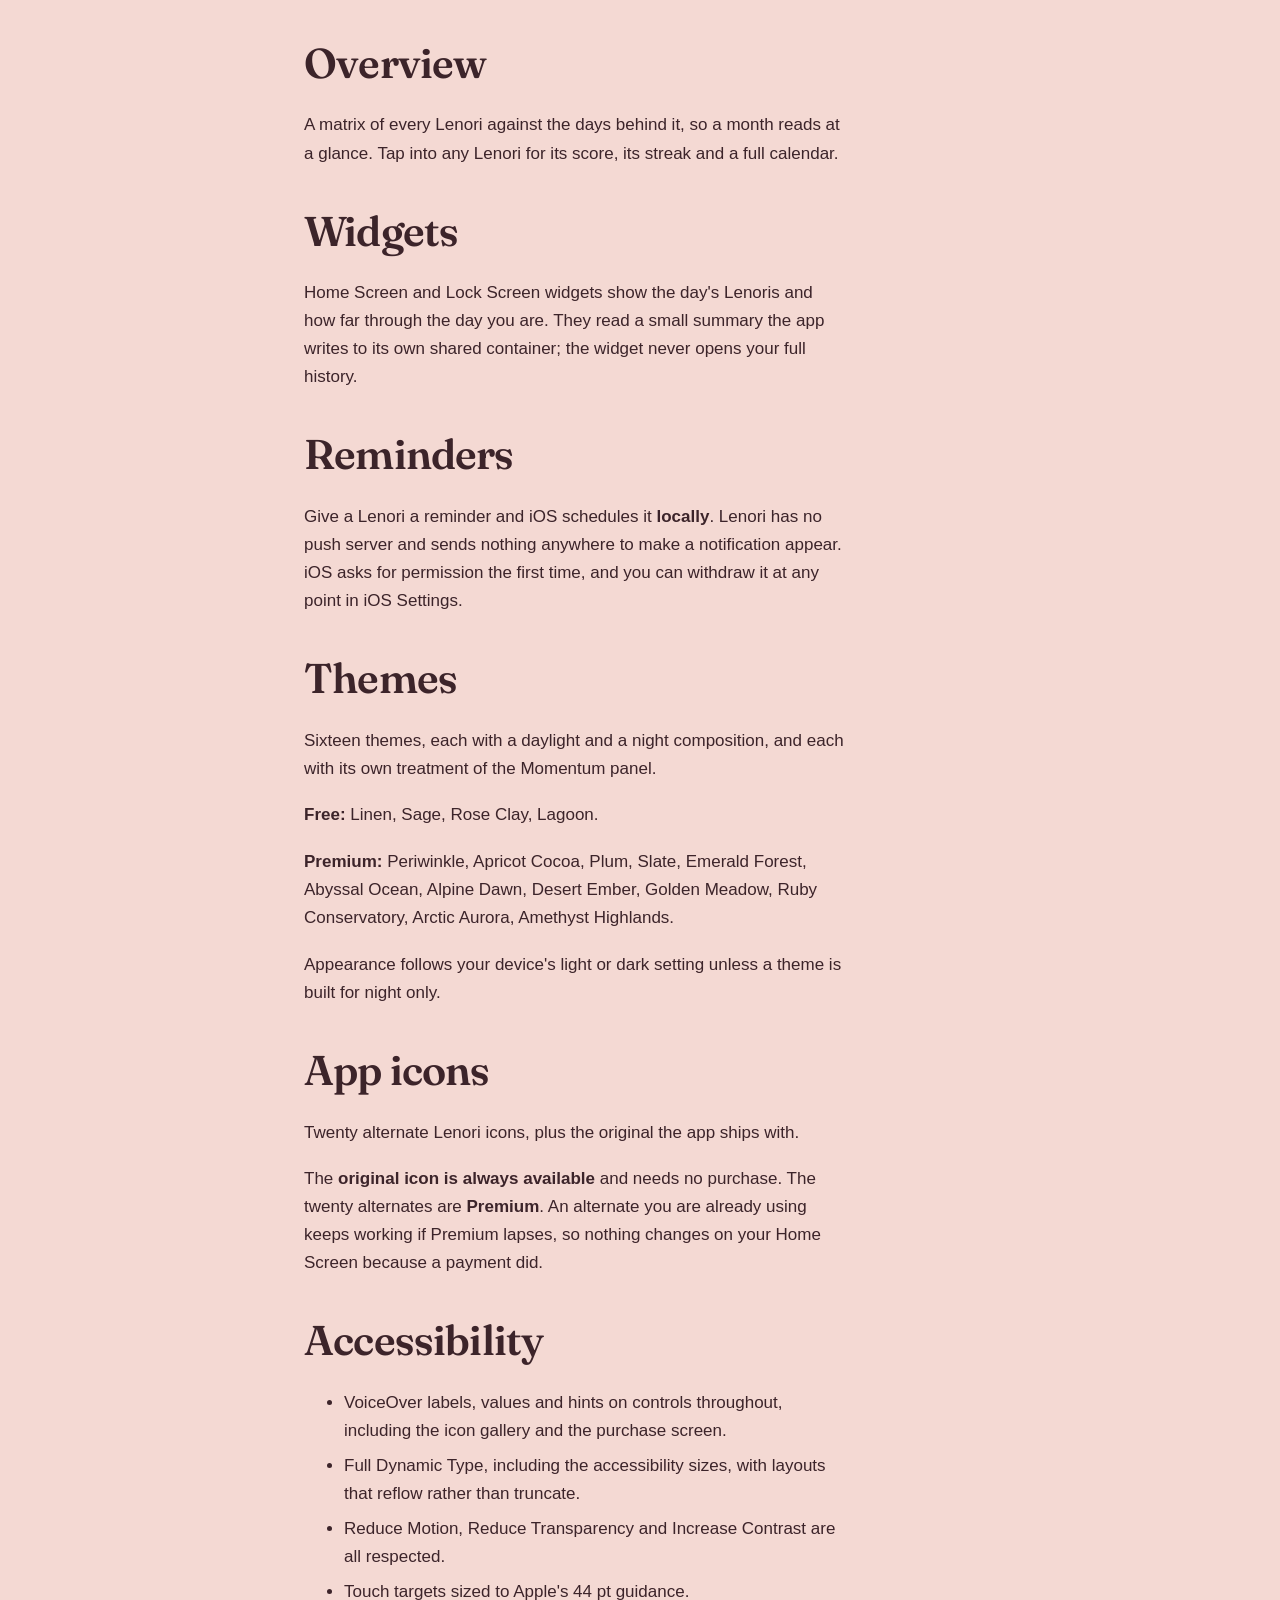
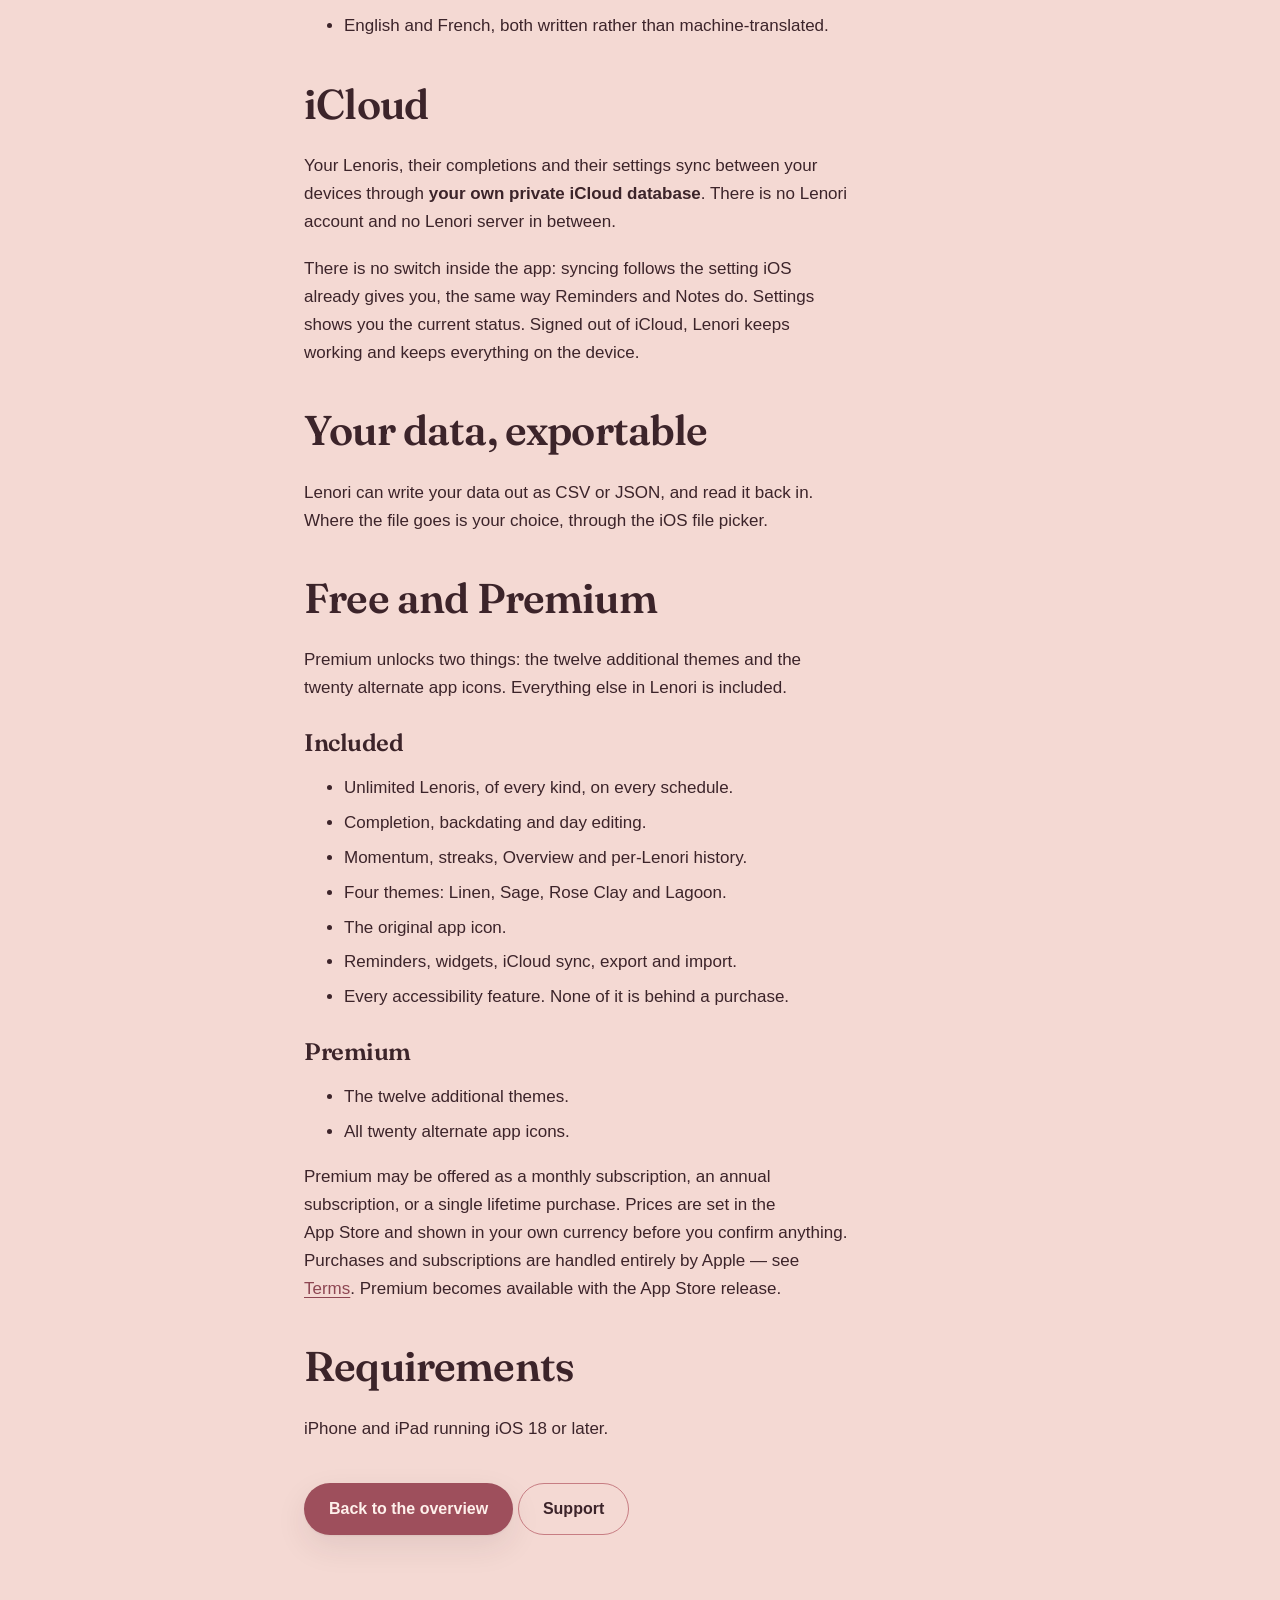
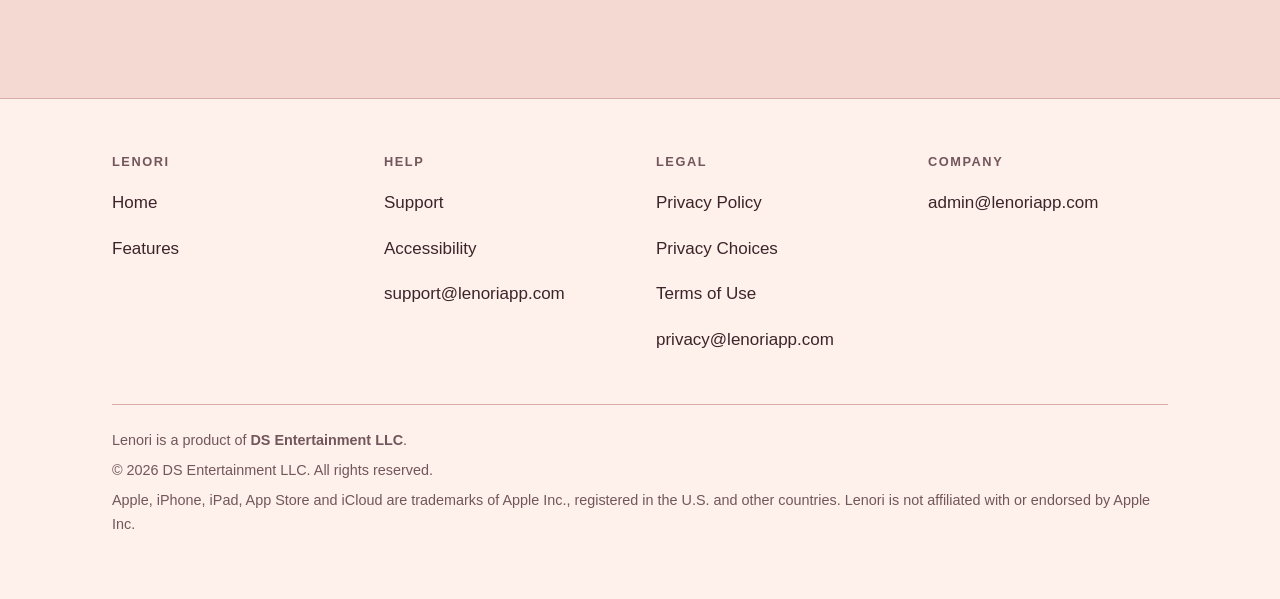
==== commit 1f4bed4c: "Add an accessibility page and a Content-Security-Policy Accessibility - /accessibility/ states the t" ====
--- a/features/index.html
+++ b/features/index.html
@@ -2,6 +2,8 @@
 <html lang="en">
 <head>
 <meta charset="utf-8">
+<meta http-equiv="Content-Security-Policy" content="default-src 'none'; img-src 'self'; style-src 'self'; font-src 'self'; form-action 'none'; base-uri 'none'">
+<meta name="referrer" content="no-referrer">
 <meta name="viewport" content="width=device-width, initial-scale=1, viewport-fit=cover">
 <title>Features — Lenori</title>
 <meta name="description" content="What Lenori does: daily Lenoris, completion, momentum, streaks, sixteen themes, twenty app icons, widgets, reminders, iCloud sync and accessibility. Free and Premium, described accurately.">
@@ -178,7 +180,7 @@
     <h2 id="requirements">Requirements</h2>
     <p>iPhone and iPad running iOS 18 or later.</p>
 
-    <p style="margin-top:2.5rem">
+    <p class="mt-xl">
       <a class="btn btn--primary" href="/">Back to the overview</a>
       <a class="btn btn--quiet" href="/support/">Support</a>
     </p>
@@ -199,6 +201,7 @@
         <h2>Help</h2>
         <ul>
           <li><a href="/support/">Support</a></li>
+          <li><a href="/accessibility/">Accessibility</a></li>
           <li><a href="mailto:support@lenoriapp.com">support@lenoriapp.com</a></li>
         </ul>
       </div>
--- a/styles.css
+++ b/styles.css
@@ -227,8 +227,13 @@
   padding: 0;
 }
 .site-nav a {
-  display: inline-block;
-  padding: 0.4rem 0.15rem;
+  /* A 0.95rem line with 0.4rem of padding is a ~28px target. Flex with a
+     44px minimum keeps the words exactly where they were and gives the
+     touch area the size Apple and WCAG ask for. */
+  display: inline-flex;
+  align-items: center;
+  min-height: 44px;
+  padding: 0 0.15rem;
   color: var(--ink-secondary);
   text-decoration: none;
   font-size: 0.95rem;
@@ -548,8 +553,15 @@
   margin-bottom: 0.75rem;
 }
 .site-footer ul { list-style: none; padding: 0; margin: 0; }
-.site-footer li { margin-bottom: 0.35rem; }
-.site-footer a { color: var(--ink); text-decoration: none; }
+.site-footer li { margin-bottom: 0.1rem; }
+/* Same reasoning as the header nav: a footer link is a real target. */
+.site-footer a {
+  display: inline-flex;
+  align-items: center;
+  min-height: 44px;
+  color: var(--ink);
+  text-decoration: none;
+}
 .site-footer a:hover { text-decoration: underline; }
 .site-footer__legal {
   margin-top: 2.5rem;
@@ -584,3 +596,21 @@
   .site-header, .site-footer__grid, .skip-link { display: none; }
   body { background: #fff; color: #000; }
 }
+
+/* ------------------------------------------------- spacing utilities */
+/*
+  These exist so no element needs a style="" attribute. That is what lets
+  the Content-Security-Policy drop 'unsafe-inline' from style-src: with an
+  inline style anywhere on the page, the policy has to allow every inline
+  style, and the directive stops meaning much.
+*/
+.mt-sm { margin-top: 1.5rem; }
+.mt-md { margin-top: 1.75rem; }
+.mt-lg { margin-top: 2rem; }
+.mt-xl { margin-top: 2.5rem; }
+.mb-0  { margin-bottom: 0; }
+.mb-xs { margin-bottom: 0.5rem; }
+.mb-lg { margin-bottom: 2rem; }
+.mi-auto { margin-inline: auto; }
+.fs-sm { font-size: 0.95rem; }
+.card__heading { margin-top: 0; font-size: 1.15rem; }
